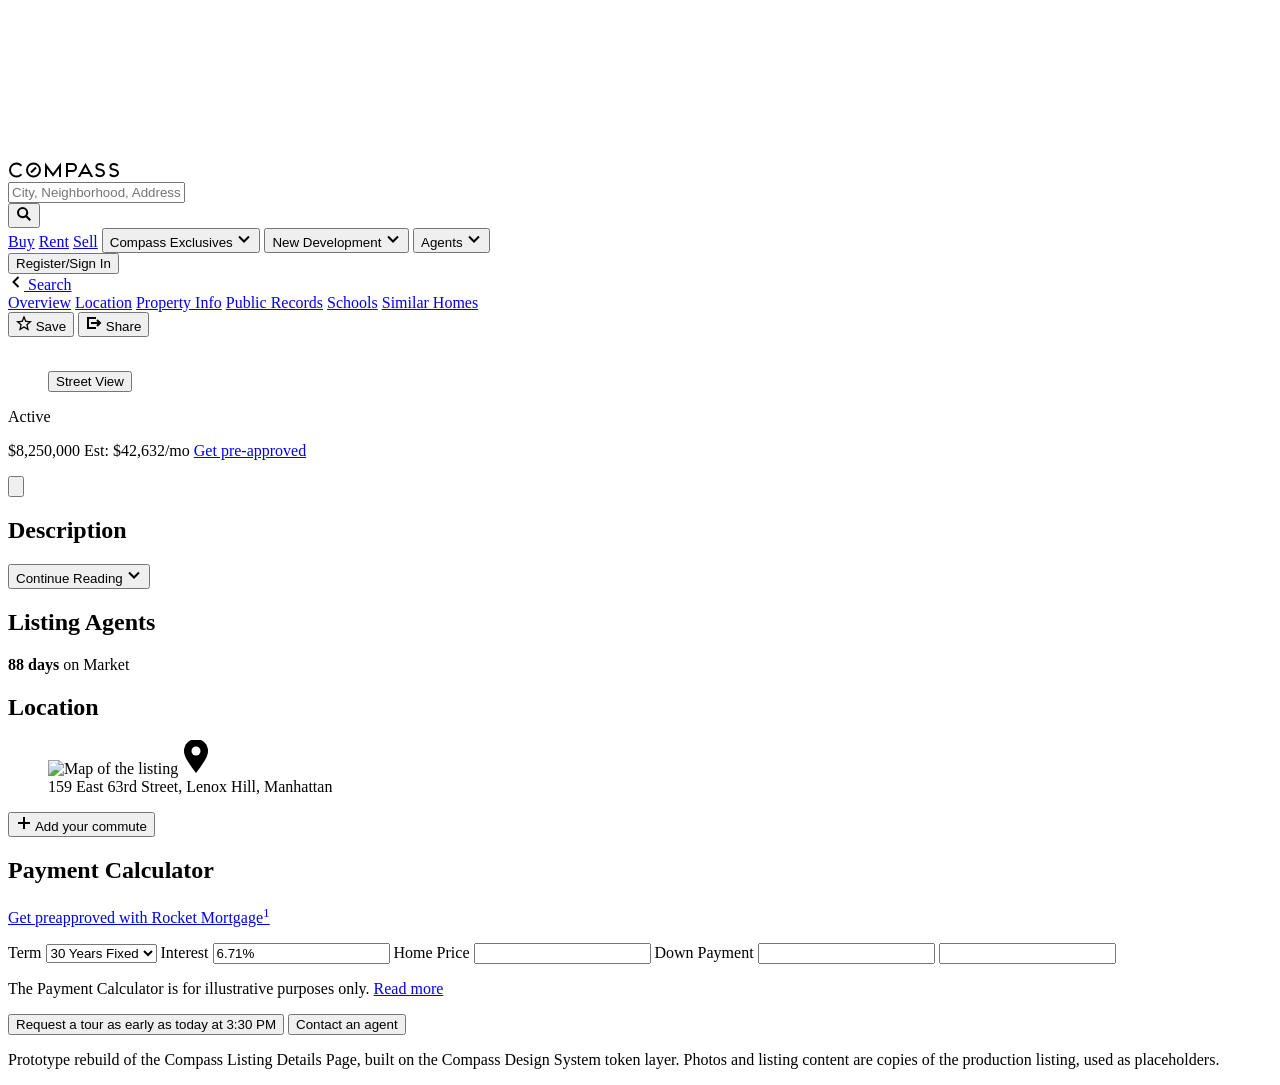
==== portrait.html @ 3cbc7344 "Add files via upload" ====
<!DOCTYPE html>
<html lang="en">
  <head>
    <meta charset="utf-8" />
    <meta name="viewport" content="width=device-width, initial-scale=1" />
    <title>807 Lake St S, Unit 301 — Compass LDP rebuild (portrait photo)</title>

    <link rel="stylesheet" href="css/tokens.css" />
    <link rel="stylesheet" href="css/base.css" />
    <link rel="stylesheet" href="css/hero-photo.css" />
    <link rel="stylesheet" href="css/page.css" />
  </head>

  <body>
    <!-- ==========================================================
         Icon sprite — the Compass logotype plus the subset of
         cx-icons (ucfe-assets/cx-icons/7/cx-icons.cdn.svg) this page
         uses. Inlined rather than referenced as an external file
         because Chrome does not resolve <use href="file.svg#id">.
         ========================================================== -->
    <svg class="cx-sprite" aria-hidden="true" focusable="false">
      <symbol id="cx-logo-compass" viewBox="0 0 112 16">
        <path
          d="M53,.457,45,11.314,37,.457V15h2V6.543l6,8.143,6-8.143V15h2ZM60,15H58V1h6.5a4.5,4.5,0,0,1,0,9H60Zm0-7h4.5a2.5,2.5,0,0,0,0-5H60Zm22.863,7h2.275L77.5.9,69.863,15h2.275l1.625-3h7.475Zm-8.018-5L77.5,5.1,80.155,10ZM97,11.085c0,2.371-2.175,4.16-5.06,4.16a6.494,6.494,0,0,1-4.878-2.355l1.41-1.375A4.494,4.494,0,0,0,91.94,13.29c1.8,0,3.06-.906,3.06-2.2,0-1.11-.756-1.856-2.31-2.283L91,8.42c-3.6-.884-3.6-3.043-3.6-3.753,0-2.232,1.8-3.732,4.485-3.732a6.1,6.1,0,0,1,4.581,2.05l-1.41,1.378a4.629,4.629,0,0,0-3.171-1.472c-1.579,0-2.485.647-2.485,1.777,0,.337.128,1.462,1.773,1.816l1.533.345C95.516,7.487,97,8.96,97,11.085Zm14,0c0,2.371-2.175,4.16-5.06,4.16a6.494,6.494,0,0,1-4.878-2.355l1.41-1.375a4.494,4.494,0,0,0,3.468,1.775c1.8,0,3.06-.906,3.06-2.2,0-1.11-.756-1.856-2.31-2.283L105,8.42c-3.6-.884-3.6-3.043-3.6-3.753,0-2.232,1.8-3.732,4.485-3.732a6.1,6.1,0,0,1,4.581,2.05l-1.41,1.378a4.629,4.629,0,0,0-3.171-1.472c-1.579,0-2.485.647-2.485,1.777,0,.337.128,1.462,1.773,1.816l1.533.345C109.516,7.487,111,8.96,111,11.085Zm-98.611.8h0a5.5,5.5,0,1,1,0-7.778h0l.354.354L14.157,3.05,13.8,2.7h0a7.5,7.5,0,1,0,0,10.607l0,0h0l.354-.353-1.414-1.415ZM25.5.5A7.5,7.5,0,1,0,33,8,7.5,7.5,0,0,0,25.5.5Zm0,13A5.5,5.5,0,1,1,31,8,5.5,5.5,0,0,1,25.5,13.5Zm3.207-7.293L27.293,4.793l-5,5,1.414,1.414Z"
        />
      </symbol>

      <symbol id="cx-icon-magnifyingGlass" viewBox="0 0 16 16">
        <path
          d="M6.618 1A5.624 5.624 0 0 0 1 6.618a5.624 5.624 0 0 0 5.618 5.617c1.18 0 2.275-.368 3.18-.993L13.556 15 15 13.556l-3.758-3.758c.625-.905.993-2 .993-3.18A5.624 5.624 0 0 0 6.618 1Zm0 2.043a3.579 3.579 0 0 1 3.574 3.575 3.579 3.579 0 0 1-3.574 3.574 3.579 3.579 0 0 1-3.575-3.574 3.579 3.579 0 0 1 3.575-3.575Z"
        />
      </symbol>
      <symbol id="cx-icon-chevronDown" viewBox="0 0 16 16">
        <path d="M8 11.914 2.293 6.207l1.414-1.414L8 9.086l4.293-4.293 1.414 1.414L8 11.914z" />
      </symbol>
      <symbol id="cx-icon-chevronLeft" viewBox="0 0 16 16">
        <path d="M9.793 13.707 4.086 8l5.707-5.707 1.414 1.414L6.914 8l4.293 4.293-1.414 1.414z" />
      </symbol>
      <symbol id="cx-icon-starOutlined" viewBox="0 0 16 16">
        <path
          d="m16 6.176-5.752-.5L8 .332l-2.248 5.35L0 6.177l4.368 3.817-1.312 5.673L8 12.656l4.944 3.01-1.304-5.673L16 6.176Zm-8 4.971-3.008 1.832.8-3.454L3.136 7.2l3.504-.307L8 3.642l1.368 3.26 3.504.307-2.656 2.324.8 3.454L8 11.147Z"
        />
      </symbol>
      <symbol id="cx-icon-arrowRightInRectangle" viewBox="0 0 16 16">
        <path
          d="M10 14H1V2h9v2H3v8h7Zm1.707-9.707-1.414 1.414L11.586 7H5v2h6.586l-1.293 1.293 1.414 1.414L15.414 8Z"
        />
      </symbol>
      <symbol id="cx-icon-squaresInThreeRows" viewBox="0 0 16 16">
        <path
          d="M10 9H7V6h3ZM5 6H2v3h3Zm0-5H2v3h3Zm5 0H7v3h3Zm5 0h-3v3h3Zm0 5h-3v3h3Zm-5 5H7v3h3Zm-5 0H2v3h3Zm10 0h-3v3h3Z"
        />
      </symbol>
      <symbol id="cx-icon-plus" viewBox="0 0 16 16">
        <path d="M14 7H9V2H7v5H2v2h5v5h2V9h5V7z" />
      </symbol>

      <!-- Flickity's own chevron, as used by the production gallery -->
      <symbol id="gallery-arrow" viewBox="0 0 100 100">
        <path d="M 19.14,50 L 69.14,100 L 80.86,88.25 L 42.72,50 L 80.86,11.75 L 69.14,0 Z" />
      </symbol>
    </svg>

    <!-- ================= Top bar (.uc-corpNav, 48px) ================= -->
    <nav class="ldp-topbar" aria-label="Compass">
      <div class="ldp-topbar__header">
        <a class="ldp-logo" href="#" aria-label="Compass">
          <svg class="ldp-logo__mark" width="112" height="16" role="img">
            <title>Compass</title>
            <use href="#cx-logo-compass"></use>
          </svg>
        </a>

        <form class="ldp-search" role="search" onsubmit="return false">
          <div class="ldp-search__field">
            <input
              class="ldp-search__input"
              type="text"
              placeholder="City, Neighborhood, Address, School, ZIP, Agent, ID"
              aria-label="Search listings"
            />
          </div>
          <button class="ldp-search__btn" type="submit" aria-label="Search">
            <svg class="cx-icon" width="16" height="16">
              <use href="#cx-icon-magnifyingGlass"></use>
            </svg>
          </button>
        </form>
      </div>

      <div class="ldp-topbar__menu">
        <a class="ldp-topbar__item" href="#">Buy</a>
        <a class="ldp-topbar__item" href="#">Rent</a>
        <a class="ldp-topbar__item" href="#">Sell</a>
        <button class="ldp-topbar__item" type="button">
          Compass Exclusives
          <svg class="cx-icon ldp-topbar__caret" width="16" height="16">
            <use href="#cx-icon-chevronDown"></use>
          </svg>
        </button>
        <button class="ldp-topbar__item" type="button">
          New Development
          <svg class="cx-icon ldp-topbar__caret" width="16" height="16">
            <use href="#cx-icon-chevronDown"></use>
          </svg>
        </button>
        <button class="ldp-topbar__item" type="button">
          Agents
          <svg class="cx-icon ldp-topbar__caret" width="16" height="16">
            <use href="#cx-icon-chevronDown"></use>
          </svg>
        </button>
      </div>

      <div class="ldp-topbar__user">
        <button class="ldp-topbar__item" type="button">Register/Sign In</button>
      </div>
    </nav>

    <!-- ================= Section nav (sticky, 58px) ================= -->
    <div class="ldp-subnav">
      <a class="ldp-subnav__back" href="#">
        <svg class="cx-icon" width="16" height="16">
          <use href="#cx-icon-chevronLeft"></use>
        </svg>
        Search
      </a>

      <div class="ldp-subnav__wrapper">
        <nav class="ldp-subnav__tabs" aria-label="Page sections">
          <a class="is-active" href="#overview">Overview</a>
          <a href="#location">Location</a>
          <a href="#property-info">Property Info</a>
          <a href="#public-records">Public Records</a>
          <a href="#schools">Schools</a>
          <a href="#similar-homes">Similar Homes</a>
        </nav>
      </div>

      <div class="ldp-subnav__actions">
        <button class="cx-btn cx-btn--enclosed cx-btn--pill" type="button">
          <svg class="cx-icon" width="16" height="16">
            <use href="#cx-icon-starOutlined"></use>
          </svg>
          Save
        </button>
        <button class="cx-btn cx-btn--enclosed cx-btn--pill" type="button">
          <svg class="cx-icon" width="16" height="16">
            <use href="#cx-icon-arrowRightInRectangle"></use>
          </svg>
          Share
        </button>
      </div>
    </div>

    <!-- ================= Hero photo (portrait) =================
         Same component as single-image.html; the photo is 2:3 instead of
         landscape, so it runs narrower inside the same full-width frame. -->
    <section class="ldp-hero-photo ldp-hero-photo--portrait" aria-label="Property photo">
      <figure class="ldp-hero-photo__frame">
        <div class="ldp-hero-photo__media">
          <img class="ldp-hero-photo__img" id="hero-photo" src="" alt="" />

          <!-- Badges ride with the photo -->
          <div
            class="ldp-hero-photo__badges"
            id="hero-badges"
            data-badge-class="ldp-hero-photo__badge"
          ></div>
        </div>

        <!-- …the button stays anchored to the frame's bottom-left -->
        <div class="ldp-hero-photo__actions">
          <button class="cx-btn cx-btn--enclosed cx-btn--md" type="button">
            Street View
          </button>
        </div>
      </figure>

      <p class="ldp-hero-photo__caption" id="hero-caption"></p>
    </section>

    <!-- ================= Body ================= -->
    <main class="ldp-container ldp-layout" id="overview">
      <!-- ---------- Left column ---------- -->
      <div class="ldp-main">
        <!-- Summary — content column plus the 120px map thumbnail that sits
             at its right edge (production puts the map here, not in the
             sidebar) -->
        <section class="ldp-summary">
          <div class="ldp-summary__main">
            <p class="ldp-status">
              <span class="ldp-status__dot"></span>
              <span id="summary-status">Active</span>
            </p>

            <div class="ldp-price-row">
              <span class="ldp-price" id="summary-price">$8,250,000</span>
              <span class="ldp-price-est">
                Est: <span id="summary-est">$42,632/mo</span>
                <a class="cx-link" href="#">Get pre-approved</a>
              </span>
            </div>

            <p class="ldp-specs cx-body1-medium" id="summary-specs"></p>

            <p class="ldp-address cx-body1" id="summary-address"></p>

            <p class="ldp-building cx-body1" id="summary-building"></p>
          </div>

          <button class="ldp-summary__map" type="button" aria-label="View on map">
            <img id="map-thumb" src="assets/img/map-thumb.svg" alt="" />
          </button>
        </section>

        <!-- Key facts -->
        <ul class="ldp-facts" id="facts-grid"></ul>

        <!-- Description -->
        <section class="ldp-section">
          <h2 class="ldp-section__title cx-h4">Description</h2>
          <div class="ldp-description" id="description-body"></div>
          <button class="ldp-readmore cx-body2-medium" type="button">
            Continue Reading
            <svg class="cx-icon" width="16" height="16">
              <use href="#cx-icon-chevronDown"></use>
            </svg>
          </button>

          <!-- Attribution line, for listings that have no agent cards -->
          <p class="ldp-listed-by cx-body2" id="listed-by"></p>
        </section>

        <!-- Listing agents — removed by page.js when the fixture has none -->
        <section class="ldp-section">
          <h2 class="ldp-section__title cx-h4">Listing Agents</h2>
          <ul class="ldp-agents" id="agents-list"></ul>
        </section>

        <div class="ldp-meta">
          <p class="cx-body2" id="meta-days-row">
            <strong id="meta-days">88 days</strong> on Market
          </p>
          <p class="cx-caption1 cx-text-subtle" id="meta-source"></p>
        </div>

        <!-- Location -->
        <section class="ldp-section" id="location">
          <h2 class="ldp-section__title cx-h4">Location</h2>
          <nav class="ldp-breadcrumbs cx-caption1" id="breadcrumbs"></nav>

          <figure class="ldp-map">
            <img id="map-wide" src="assets/img/map-wide.svg" alt="Map of the listing" />
            <span class="ldp-map__marker" aria-hidden="true">
              <svg width="28" height="34" viewBox="0 0 28 34">
                <path
                  d="M14 33c9-12 12-17 12-22A12 12 0 1 0 2 11c0 5 3 10 12 22z"
                  fill="var(--cx-color-black)"
                />
                <circle cx="14" cy="11" r="4.5" fill="#fff" />
              </svg>
            </span>
            <figcaption class="ldp-map__caption cx-caption1">
              159 East 63rd Street, Lenox Hill, Manhattan
            </figcaption>
          </figure>

          <button class="ldp-commute cx-body2-medium" type="button">
            <svg class="cx-icon" width="16" height="16">
              <use href="#cx-icon-plus"></use>
            </svg>
            Add your commute
          </button>
        </section>

        <!-- Payment calculator -->
        <section class="ldp-section">
          <h2 class="ldp-section__title cx-h4">Payment Calculator</h2>
          <a class="cx-link cx-body2 ldp-preapproved" href="#"
            >Get preapproved with Rocket Mortgage<sup>1</sup></a
          >

          <div class="ldp-calc">
            <div class="ldp-calc__summary">
              <p class="ldp-calc__amount cx-header3" id="calc-monthly"></p>
              <p class="cx-body2 cx-text-subtle" id="calc-terms"></p>
              <div class="ldp-calc__bar"><span></span></div>
            </div>
            <ul class="ldp-calc__breakdown" id="calc-breakdown"></ul>
          </div>

          <div class="ldp-calc__fields">
            <label class="ldp-field">
              <span class="ldp-field__label cx-body2">Term</span>
              <select class="ldp-field__control">
                <option>30 Years Fixed</option>
                <option>20 Years Fixed</option>
                <option>15 Years Fixed</option>
                <option>10 Years Fixed</option>
              </select>
            </label>
            <label class="ldp-field">
              <span class="ldp-field__label cx-body2">Interest</span>
              <input class="ldp-field__control" value="6.71%" />
            </label>
            <label class="ldp-field">
              <span class="ldp-field__label cx-body2">Home Price</span>
              <input class="ldp-field__control" id="calc-price" />
            </label>
            <label class="ldp-field">
              <span class="ldp-field__label cx-body2">Down Payment</span>
              <span class="ldp-field__pair">
                <input class="ldp-field__control" id="calc-down" />
                <input class="ldp-field__control ldp-field__control--pct" id="calc-down-pct" />
              </span>
            </label>
          </div>

          <p class="cx-caption1 cx-text-subtle ldp-disclaimer">
            The Payment Calculator is for illustrative purposes only.
            <a class="cx-link" href="#">Read more</a>
          </p>
        </section>
      </div>

      <!-- ---------- Right column ---------- -->
      <aside class="ldp-sidebar">
        <div class="ldp-sidebar__sticky">
          <div class="ldp-contact" id="sidebar-agent"></div>

          <div class="ldp-sidebar__ctas">
            <button class="cx-btn cx-btn--solid ldp-cta" type="button">
              <span class="ldp-cta__stack">
                <span class="ldp-cta__label" id="tour-label">Request a tour</span>
                <span class="ldp-cta__sub" id="tour-sub">as early as today at 3:30 PM</span>
              </span>
            </button>

            <button
              class="cx-btn cx-btn--enclosed ldp-cta ldp-cta--secondary"
              type="button"
            >
              Contact an agent
            </button>
          </div>
        </div>
      </aside>
    </main>

    <footer class="ldp-footer">
      <div class="ldp-container">
        <p class="cx-caption1 cx-text-subtle">
          Prototype rebuild of the Compass Listing Details Page, built on the
          Compass Design System token layer. Photos and listing content are
          copies of the production listing, used as placeholders.
        </p>
      </div>
    </footer>

    <script src="data/listing-single.js"></script>
    <script src="data/listing-portrait.js"></script>
    <script src="js/page.js"></script>
  </body>
</html>
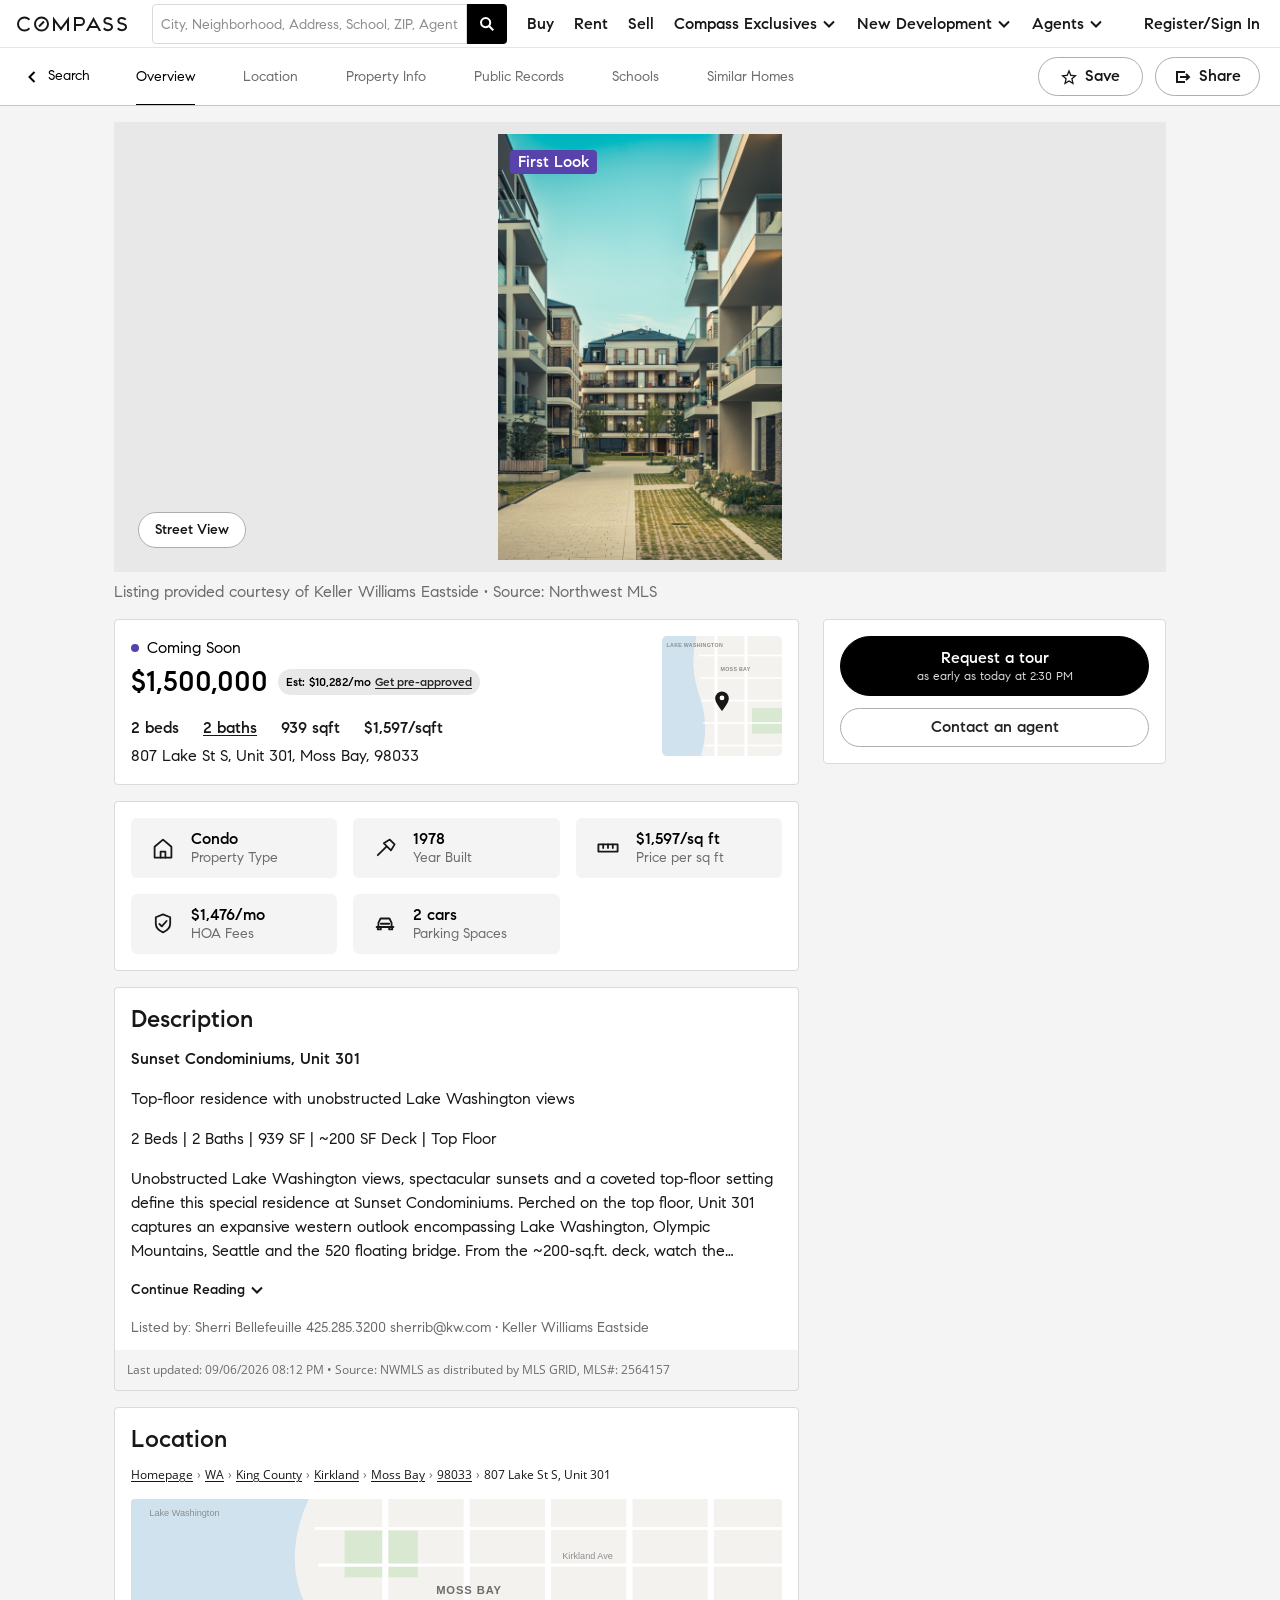
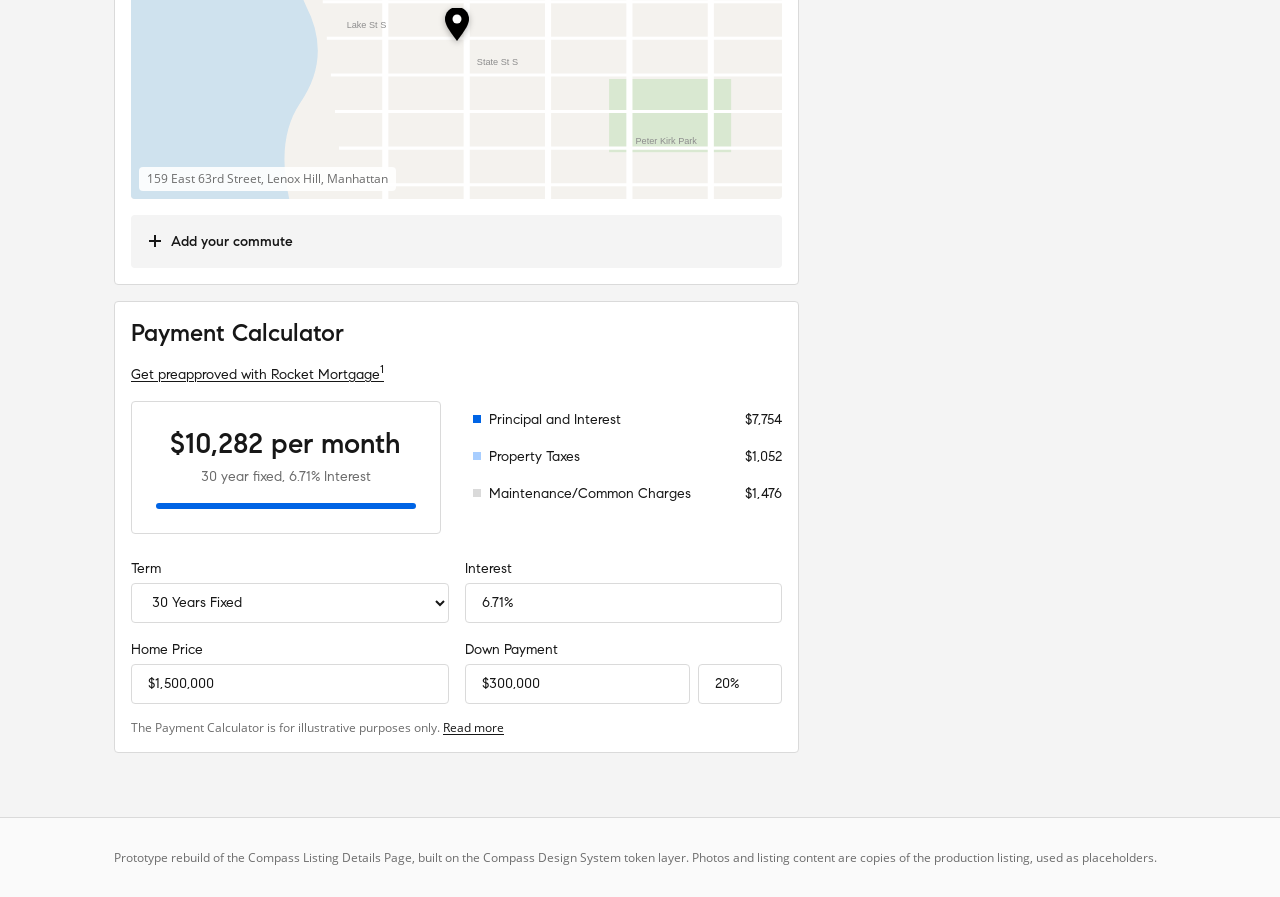
==== commit 32abcf91: "Add files via upload" ====
--- a/portrait.html
+++ b/portrait.html
@@ -187,7 +187,7 @@
         <!-- Summary — content column plus the 120px map thumbnail that sits
              at its right edge (production puts the map here, not in the
              sidebar) -->
-        <section class="ldp-summary">
+        <section class="ldp-summary ldp-card">
           <div class="ldp-summary__main">
             <p class="ldp-status">
               <span class="ldp-status__dot"></span>
@@ -215,10 +215,12 @@
         </section>
 
         <!-- Key facts -->
-        <ul class="ldp-facts" id="facts-grid"></ul>
+        <section class="ldp-card">
+          <ul class="ldp-facts" id="facts-grid"></ul>
+        </section>
 
         <!-- Description -->
-        <section class="ldp-section">
+        <section class="ldp-section ldp-card">
           <h2 class="ldp-section__title cx-h4">Description</h2>
           <div class="ldp-description" id="description-body"></div>
           <button class="ldp-readmore cx-body2-medium" type="button">
@@ -233,12 +235,12 @@
         </section>
 
         <!-- Listing agents — removed by page.js when the fixture has none -->
-        <section class="ldp-section">
+        <section class="ldp-section ldp-card">
           <h2 class="ldp-section__title cx-h4">Listing Agents</h2>
           <ul class="ldp-agents" id="agents-list"></ul>
         </section>
 
-        <div class="ldp-meta">
+        <div class="ldp-meta ldp-card__footer">
           <p class="cx-body2" id="meta-days-row">
             <strong id="meta-days">88 days</strong> on Market
           </p>
@@ -246,7 +248,7 @@
         </div>
 
         <!-- Location -->
-        <section class="ldp-section" id="location">
+        <section class="ldp-section ldp-card" id="location">
           <h2 class="ldp-section__title cx-h4">Location</h2>
           <nav class="ldp-breadcrumbs cx-caption1" id="breadcrumbs"></nav>
 
@@ -275,7 +277,7 @@
         </section>
 
         <!-- Payment calculator -->
-        <section class="ldp-section">
+        <section class="ldp-section ldp-card">
           <h2 class="ldp-section__title cx-h4">Payment Calculator</h2>
           <a class="cx-link cx-body2 ldp-preapproved" href="#"
             >Get preapproved with Rocket Mortgage<sup>1</sup></a
@@ -326,7 +328,7 @@
 
       <!-- ---------- Right column ---------- -->
       <aside class="ldp-sidebar">
-        <div class="ldp-sidebar__sticky">
+        <div class="ldp-sidebar__sticky ldp-card">
           <div class="ldp-contact" id="sidebar-agent"></div>
 
           <div class="ldp-sidebar__ctas">
--- a/css/tokens.css
+++ b/css/tokens.css
@@ -0,0 +1,329 @@
+/* ==========================================================================
+   Compass Design System — token layer
+   --------------------------------------------------------------------------
+   Mirrors @uc/cx-design-tokens (the `--cx-*` custom properties shipped via
+   https://www.compass.com/ucfe-assets/cx/4/cx.min.css) so this prototype runs
+   offline with the real values.
+
+   Sources:
+     • compass-ds-extraction.md      → Section 1 (code tokens, Storybook + cx-design-tokens)
+     • compass-ds-figma-extraction.md → Sections 1–2 (Figma primitives + semantic tokens)
+
+   Layering, same as the DS itself:
+     1. Primitives  — raw ramp values (--cx-color-grey40)
+     2. Semantics   — role-based aliases (--cx-color-border)
+     3. Typography  — the Figma `Typographic Tokens` scale, desktop + mobile modes
+   ========================================================================== */
+
+:root {
+  /* ---------------------------------------------------------------------
+     1. PRIMITIVES — Full color palette
+     --------------------------------------------------------------------- */
+
+  /* Neutrals */
+  --cx-color-white: #ffffff;
+  --cx-color-grey10: #fafafa;
+  --cx-color-grey20: #f4f4f4;
+  --cx-color-grey30: #e8e8e8;
+  --cx-color-grey40: #dadada;
+  --cx-color-grey50: #c9c9c9;
+  --cx-color-grey60: #adadad;
+  --cx-color-grey70: #8d8d8d;
+  --cx-color-grey80: #6c6c6c;
+  --cx-color-grey90: #4e4e4e;
+  --cx-color-grey100: #333333;
+  --cx-color-grey110: #242424;
+  --cx-color-grey120: #171717;
+  --cx-color-black: #000000;
+
+  /* Primary (Blue) */
+  --cx-color-blue10: #fafcff;
+  --cx-color-blue20: #f0f6ff;
+  --cx-color-blue30: #e5f1ff;
+  --cx-color-blue40: #d1e5ff;
+  --cx-color-blue50: #a8ceff;
+  --cx-color-blue60: #70aeff;
+  --cx-color-blue70: #2986ff;
+  --cx-color-blue80: #0064e5;
+  --cx-color-blue90: #0049a8;
+  --cx-color-blue100: #003375;
+  --cx-color-blue110: #00214c;
+  --cx-color-blue120: #001838;
+
+  /* Functional — Red */
+  --cx-color-red20: #faeff0;
+  --cx-color-red30: #f8e3e4;
+  --cx-color-red40: #f2cccf;
+  --cx-color-red50: #e7a2a8;
+  --cx-color-red60: #d96d76;
+  --cx-color-red70: #c72f2f;
+  --cx-color-red80: #ae0917;
+  --cx-color-red90: #800707;
+  --cx-color-red100: #590505;
+
+  /* Functional — Yellow */
+  --cx-color-yellow20: #fffdf8;
+  --cx-color-yellow30: #fffaed;
+  --cx-color-yellow40: #fff7df;
+  --cx-color-yellow50: #ffefc0;
+  --cx-color-yellow60: #ffe493;
+  --cx-color-yellow70: #facf4e;
+  --cx-color-yellow80: #ffbf00;
+  --cx-color-yellow90: #c29100;
+  --cx-color-yellow100: #8f6b00;
+
+  /* Functional — Green */
+  --cx-color-green30: #ecf9f2;
+  --cx-color-green40: #ddf3e7;
+  --cx-color-green50: #bee9d2;
+  --cx-color-green60: #94dbb5;
+  --cx-color-green70: #5eca90;
+  --cx-color-green80: #3aac6f;
+  --cx-color-green90: #2a7e51;
+  --cx-color-green100: #1e5839;
+
+  /* Functional — Orange */
+  --cx-color-orange20: #fef9f6;
+  --cx-color-orange30: #fdf1e7;
+  --cx-color-orange40: #fbe6d6;
+  --cx-color-orange50: #f7cfb0;
+  --cx-color-orange60: #f2b07d;
+  --cx-color-orange70: #ed883b;
+  --cx-color-orange80: #d16614;
+  --cx-color-orange90: #9a4b0f;
+  --cx-color-orange100: #6b340a;
+
+  /* Functional — Purple */
+  --cx-color-purple30: #e9e6f5;
+  --cx-color-purple40: #dbd5f0;
+  --cx-color-purple50: #bbb1e0;
+  --cx-color-purple60: #9688ce;
+  --cx-color-purple70: #5743ab;
+  --cx-color-purple80: #402a96;
+  --cx-color-purple90: #2f206b;
+  --cx-color-purple100: #180c4a;
+
+  /* Functional — Teal */
+  --cx-color-teal30: #ddf7f9;
+  --cx-color-teal40: #c5f4f7;
+  --cx-color-teal50: #aaeff3;
+  --cx-color-teal60: #7ce2e9;
+  --cx-color-teal70: #3fd4de;
+  --cx-color-teal80: #18bec9;
+  --cx-color-teal90: #14a4ad;
+  --cx-color-teal100: #037a82;
+
+  /* Functional — Violet */
+  --cx-color-violet30: #f2cffc;
+  --cx-color-violet40: #e8b6f7;
+  --cx-color-violet50: #d591e8;
+  --cx-color-violet60: #c666e1;
+  --cx-color-violet70: #b243d0;
+  --cx-color-violet80: #a120c5;
+  --cx-color-violet90: #7d199a;
+  --cx-color-violet100: #64057f;
+
+  /* ---------------------------------------------------------------------
+     2. SEMANTIC COLORS
+     --------------------------------------------------------------------- */
+
+  /* Text */
+  --cx-color-text: #171717;
+  --cx-color-textSubtle: #6c6c6c;
+  --cx-color-textDisabled: #8d8d8d;
+  --cx-color-selectedText: #171717;
+
+  /* Links */
+  --cx-color-link: #0064e5;
+  --cx-color-linkHover: #0064e5;
+  --cx-color-linkActive: #0064e5;
+  --cx-color-linkDisabled: #70aeff;
+  --cx-color-secondaryLink: #171717;
+  --cx-color-secondaryLinkHover: #4e4e4e;
+  --cx-color-secondaryLinkActive: #4e4e4e;
+  --cx-color-secondaryLinkDisabled: #adadad;
+  --cx-color-tertiaryLink: #6c6c6c;
+  --cx-color-tertiaryLinkHover: #4e4e4e;
+  --cx-color-tertiaryLinkActive: #4e4e4e;
+
+  /* Interactive */
+  --cx-color-interactive: #0064e5;
+  --cx-color-interactiveHover: #0049a8;
+  --cx-color-interactiveActive: #003375;
+  --cx-color-interactiveDisabled: #dadada;
+  --cx-color-interactiveFocused: #0064e5;
+  --cx-color-tertiaryInteractive: #ffffff;
+  --cx-color-secondaryInteractiveHover: #f4f4f4;
+  --cx-color-secondaryInteractiveActive: #dadada;
+
+  /* Selection */
+  --cx-color-selectable: #f4f4f4;
+  --cx-color-selectableHover: #dadada;
+  --cx-color-selectableActive: #c9c9c9;
+  --cx-color-selectableDisabled: #fafafa;
+  --cx-color-selectedBackground: #f0f6ff;
+  --cx-color-selectedBackgroundHover: #d1e5ff;
+  --cx-color-selectedBackgroundActive: #a8ceff;
+
+  /* Surfaces */
+  --cx-color-background: #ffffff;
+  --cx-color-backgroundAccent: #f4f4f4;
+  --cx-color-backgroundDark: #000000;
+
+  /* Borders */
+  --cx-color-border: #dadada;
+  --cx-color-borderDisabled: #e8e8e8;
+  --cx-color-borderInteractive: #dadada;
+  --cx-color-borderActive: #dadada;
+  --cx-color-borderFocused: #2986ff;
+
+  /* Shadows / scrims */
+  --cx-color-dropShadow: rgba(0, 0, 0, 0.1);
+  --cx-color-innerShadow: rgba(0, 0, 0, 0.2);
+  --cx-color-lightBackdrop: rgba(255, 255, 255, 0.75);
+  --cx-color-darkBackdrop: rgba(0, 0, 0, 0.25);
+
+  /* Status */
+  --cx-color-critical: #ae0917;
+  --cx-color-criticalHover: #800707;
+  --cx-color-criticalActive: #590505;
+  --cx-color-criticalDisabled: #f2cccf;
+  --cx-color-faintCritical: #f8e3e4;
+  --cx-color-highlight: #ffbf00;
+  --cx-color-faintHighlight: #fff7df;
+  --cx-color-success: #3aac6f;
+  --cx-color-successBackground: #5eca90;
+  --cx-color-faintSuccess: #ddf3e7;
+
+  /* Listing status */
+  --cx-color-listingActive: #2a7e51;
+  --cx-color-listingComingSoon: #5743ab;
+  --cx-color-listingExclusive: #171717;
+  --cx-color-listingOffMarket: #6c6c6c;
+  --cx-color-listingOffMarketFaint: #adadad;
+  --cx-color-listingOffMarketSecondary: #dadada;
+  --cx-color-listingOpenHouse: #0049a8;
+  --cx-color-listingPending: #d16614;
+  --cx-color-listingPriceChange: #ffefc0;
+  --cx-color-listingSold: #c72f2f;
+  --cx-color-listingSoldFaint: #f2cccf;
+  --cx-color-listingVirtualTour: #7ce2e9;
+
+  /* On-dark */
+  --cx-color-onDarkText: #ffffff;
+  --cx-color-onDarkTextSubtle: #c9c9c9;
+  --cx-color-onDarkTextDisabled: #adadad;
+
+  /* ---------------------------------------------------------------------
+     3. TYPOGRAPHY
+     --------------------------------------------------------------------- */
+
+  --cx-font-familySans: "Compass Sans", Helvetica, Arial, sans-serif;
+  --cx-font-familySerif: "Compass Serif", Times, "Times New Roman", serif;
+  --cx-font-familyLegible: "Open Sans", Helvetica, Arial, sans-serif;
+  --cx-font-familyMono: Consolas, "Fira Code", Menlo, monospace;
+
+  --cx-font-weightRegular: 400;
+  --cx-font-weightMedium: 500;
+  --cx-font-weightSemiBold: 600;
+  --cx-font-weightBold: 700;
+
+  --cx-font-lineHeightBody: 1.5;
+  --cx-font-lineHeightCompact: 1.3;
+
+  /* Desktop Compass mode (Figma `Typographic Tokens`) */
+  --cx-font-sizeTitle1: 50px;
+  --cx-font-sizeTitle2: 42px;
+  --cx-font-sizeHeader1: 36px;
+  --cx-font-sizeHeader2: 32px;
+  --cx-font-sizeHeader3: 28px;
+  --cx-font-sizeHeader4: 24px;
+  --cx-font-sizeSubheader1: 20px;
+  --cx-font-sizeSubheader2: 18px;
+  --cx-font-sizeBody1: 16px;
+  --cx-font-sizeBody2: 14px;
+  --cx-font-sizeCallout: 14px;
+  --cx-font-sizeCaption1: 12px;
+  --cx-font-sizeCaption2: 10px;
+
+  /* ---------------------------------------------------------------------
+     4. SPACING & SHAPE
+     --------------------------------------------------------------------- */
+
+  --cx-spacing-half: 4px;
+  --cx-spacing-1x: 8px;
+  --cx-spacing-2x: 16px;
+  --cx-spacing-3x: 24px;
+  --cx-spacing-4x: 32px;
+  --cx-spacing-8x: 64px;
+
+  --cx-spacing-gutterMobile: 16px;
+  --cx-spacing-gutter: 24px;
+  --cx-spacing-borderWidth: 1px;
+  --cx-spacing-borderRadius: 2px;
+  --cx-spacing-buttonBorderRadius: 2px;
+  --cx-spacing-elevatedBorderRadius: 0;
+  --cx-spacing-linkAffordance: 0;
+
+  /* ---------------------------------------------------------------------
+     5. ELEVATION
+     --------------------------------------------------------------------- */
+
+  --cx-elevation-0dp: none;
+  --cx-elevation-1dp:
+    0 3px 4px -1px rgba(0, 0, 0, 0.1), 0 2px 1px 0 rgba(0, 0, 0, 0.14),
+    0 -1px 1px 0 rgba(0, 0, 0, 0.06);
+  --cx-elevation-2dp:
+    0 2px 2px 0 rgba(0, 0, 0, 0.14), 0 3px 1px 0 rgba(0, 0, 0, 0.12),
+    0 1px 5px 0 rgba(0, 0, 0, 0.2);
+  --cx-elevation-4dp:
+    0 2px 4px -1px rgba(0, 0, 0, 0.2), 0 4px 5px 0 rgba(0, 0, 0, 0.14),
+    0 1px 10px 0 rgba(0, 0, 0, 0.12);
+  --cx-elevation-4dp-up:
+    0 -2px 4px -1px rgba(0, 0, 0, 0.2), 0 -4px 5px 0 rgba(0, 0, 0, 0.14),
+    0 -1px 10px 0 rgba(0, 0, 0, 0.12);
+  --cx-elevation-6dp:
+    0 3px 5px -1px rgba(0, 0, 0, 0.2), 0 6px 10px 0 rgba(0, 0, 0, 0.14),
+    0 1px 18px 0 rgba(0, 0, 0, 0.12);
+  --cx-elevation-8dp:
+    0 5px 5px -3px rgba(0, 0, 0, 0.2), 0 8px 10px 1px rgba(0, 0, 0, 0.14),
+    0 3px 14px 2px rgba(0, 0, 0, 0.12);
+  --cx-elevation-16dp:
+    0 8px 10px -5px rgba(0, 0, 0, 0.2), 0 16px 24px 2px rgba(0, 0, 0, 0.14),
+    0 6px 30px 5px rgba(0, 0, 0, 0.12);
+  --cx-elevation-24dp:
+    0 11px 15px -7px rgba(0, 0, 0, 0.2), 0 24px 38px 3px rgba(0, 0, 0, 0.14),
+    0 9px 46px 8px rgba(0, 0, 0, 0.12);
+
+  /* ---------------------------------------------------------------------
+     6. CONSUMER-SURFACE OVERRIDES
+     --------------------------------------------------------------------------
+     The Figma `Themes` collection has two modes — Light Agent and Light
+     Consumer — that diverge on interactive colors and button radius
+     (compass-ds-figma-extraction.md §2b). compass.com/homedetails is a
+     consumer surface, so this page runs the Consumer mode: interactive black
+     rather than blue, pill buttons rather than 2px radius.
+     --------------------------------------------------------------------- */
+
+  --cx-consumer-interactive: var(--cx-color-black);
+  --cx-consumer-interactiveHover: var(--cx-color-grey110);
+  --cx-consumer-interactiveActive: var(--cx-color-grey100);
+  --cx-consumer-borderInteractive: var(--cx-color-grey60);
+  --cx-consumer-buttonBorderRadius: 30px;
+  --cx-consumer-groupBorderRadius: 4px;
+}
+
+/* Mobile Compass typography mode — Figma `Typographic Tokens`, Mobile mode */
+@media (max-width: 767px) {
+  :root {
+    --cx-font-sizeTitle1: 42px;
+    --cx-font-sizeTitle2: 36px;
+    --cx-font-sizeHeader1: 32px;
+    --cx-font-sizeHeader2: 28px;
+    --cx-font-sizeHeader3: 24px;
+    --cx-font-sizeHeader4: 20px;
+    --cx-font-sizeSubheader1: 18px;
+    --cx-font-sizeSubheader2: 16px;
+    --cx-font-sizeBody1: 14px;
+  }
+}
--- a/css/base.css
+++ b/css/base.css
@@ -0,0 +1,329 @@
+/* ==========================================================================
+   Base — fonts, reset, typography primitives, shared button recipes
+   ========================================================================== */
+
+/* --- Compass typefaces (self-hosted from ucfe-assets/fonts/3.10.0) -------- */
+
+@font-face {
+  font-family: "Compass Sans";
+  font-style: normal;
+  font-weight: 400;
+  font-display: fallback;
+  src: url("../assets/fonts/CompassSans-Regular.woff2") format("woff2");
+}
+@font-face {
+  font-family: "Compass Sans";
+  font-style: normal;
+  font-weight: 500;
+  font-display: fallback;
+  src: url("../assets/fonts/CompassSans-Medium.woff2") format("woff2");
+}
+@font-face {
+  font-family: "Compass Sans";
+  font-style: normal;
+  font-weight: 700;
+  font-display: fallback;
+  src: url("../assets/fonts/CompassSans-Bold.woff2") format("woff2");
+}
+@font-face {
+  font-family: "Compass Serif";
+  font-style: normal;
+  font-weight: 400;
+  font-display: fallback;
+  src: url("../assets/fonts/CompassSerif-Regular.woff2") format("woff2");
+}
+@font-face {
+  font-family: "Compass Serif";
+  font-style: normal;
+  font-weight: 600;
+  font-display: fallback;
+  src: url("../assets/fonts/CompassSerif-SemiBold.woff2") format("woff2");
+}
+@font-face {
+  font-family: "Open Sans";
+  font-style: normal;
+  font-weight: 400;
+  font-display: fallback;
+  src: url("../assets/fonts/OpenSans-Regular.woff2") format("woff2");
+}
+@font-face {
+  font-family: "Open Sans";
+  font-style: normal;
+  font-weight: 600;
+  font-display: fallback;
+  src: url("../assets/fonts/OpenSans-SemiBold.woff2") format("woff2");
+}
+
+/* --- Reset ---------------------------------------------------------------- */
+
+*,
+*::before,
+*::after {
+  box-sizing: border-box;
+}
+
+html {
+  -webkit-text-size-adjust: 100%;
+}
+
+body {
+  margin: 0;
+  /* Accent surface behind the containerized cards, so the white cards read as
+     raised. The mock uses Neutral 10 (#FAFAFA) for this; see the README note
+     on the collisions that Neutral 20 creates. */
+  background: var(--cx-color-backgroundAccent);
+  color: var(--cx-color-text);
+  font-family: var(--cx-font-familySans);
+  font-size: var(--cx-font-sizeBody1);
+  font-weight: var(--cx-font-weightRegular);
+  line-height: var(--cx-font-lineHeightBody);
+  -webkit-font-smoothing: antialiased;
+}
+
+img {
+  display: block;
+  max-width: 100%;
+}
+
+button {
+  font: inherit;
+  color: inherit;
+  margin: 0;
+}
+
+a {
+  color: inherit;
+}
+
+h1,
+h2,
+h3,
+h4,
+p,
+figure {
+  margin: 0;
+}
+
+ul {
+  margin: 0;
+  padding: 0;
+  list-style: none;
+}
+
+:focus-visible {
+  outline: 2px solid var(--cx-color-borderFocused);
+  outline-offset: 2px;
+}
+
+/* --- Typography scale (Figma `Typographic Tokens`) ------------------------ */
+
+.cx-h2 {
+  font-size: var(--cx-font-sizeHeader2);
+  font-weight: var(--cx-font-weightMedium);
+  line-height: var(--cx-font-lineHeightCompact);
+}
+.cx-h4 {
+  font-size: var(--cx-font-sizeHeader4);
+  font-weight: var(--cx-font-weightMedium);
+  line-height: var(--cx-font-lineHeightCompact);
+}
+.cx-header3 {
+  font-size: var(--cx-font-sizeHeader3);
+  font-weight: var(--cx-font-weightMedium);
+  line-height: var(--cx-font-lineHeightCompact);
+}
+.cx-subheader2-medium {
+  font-size: var(--cx-font-sizeSubheader2);
+  font-weight: var(--cx-font-weightMedium);
+  line-height: var(--cx-font-lineHeightBody);
+}
+.cx-body1 {
+  font-size: var(--cx-font-sizeBody1);
+  line-height: var(--cx-font-lineHeightBody);
+}
+.cx-body1-medium {
+  font-size: var(--cx-font-sizeBody1);
+  font-weight: var(--cx-font-weightMedium);
+  line-height: var(--cx-font-lineHeightBody);
+}
+.cx-body2 {
+  font-size: var(--cx-font-sizeBody2);
+  line-height: var(--cx-font-lineHeightBody);
+}
+.cx-body2-medium {
+  font-size: var(--cx-font-sizeBody2);
+  font-weight: var(--cx-font-weightMedium);
+  line-height: var(--cx-font-lineHeightBody);
+}
+.cx-caption1 {
+  font-family: var(--cx-font-familyLegible);
+  font-size: var(--cx-font-sizeCaption1);
+  line-height: var(--cx-font-lineHeightCompact);
+}
+.cx-caption1-semibold {
+  font-family: var(--cx-font-familyLegible);
+  font-size: var(--cx-font-sizeCaption1);
+  font-weight: var(--cx-font-weightSemiBold);
+  line-height: var(--cx-font-lineHeightCompact);
+}
+
+.cx-text-subtle {
+  color: var(--cx-color-textSubtle);
+}
+
+/* --- Text link (DS `Text link` component) --------------------------------- */
+
+.cx-link {
+  color: var(--cx-color-secondaryLink);
+  text-decoration: underline;
+  text-underline-offset: 2px;
+  text-decoration-thickness: 1px;
+  cursor: pointer;
+}
+.cx-link:hover {
+  color: var(--cx-color-secondaryLinkHover);
+}
+
+/* --- Buttons (DS `Buttons`, Light Consumer mode) -------------------------- */
+
+.cx-btn {
+  display: inline-flex;
+  align-items: center;
+  justify-content: center;
+  gap: var(--cx-spacing-1x);
+  border: var(--cx-spacing-borderWidth) solid transparent;
+  border-radius: var(--cx-consumer-buttonBorderRadius);
+  cursor: pointer;
+  font-family: var(--cx-font-familySans);
+  font-weight: var(--cx-font-weightMedium);
+  text-decoration: none;
+  transition: background-color 120ms ease, border-color 120ms ease,
+    color 120ms ease;
+  white-space: nowrap;
+}
+
+.cx-btn--md {
+  height: 36px;
+  padding: 0 var(--cx-spacing-2x);
+  font-size: var(--cx-font-sizeBody2);
+  line-height: 1.3;
+}
+
+.cx-btn--lg {
+  height: 48px;
+  padding: 0 var(--cx-spacing-3x);
+  font-size: var(--cx-font-sizeBody1);
+  line-height: 1.3;
+}
+
+/* Fully-round enclosed button (Save / Share in the sticky nav) */
+.cx-btn--pill {
+  height: 39px;
+  padding: var(--cx-spacing-1x) var(--cx-spacing-2x);
+  border-radius: 9999px;
+  font-size: var(--cx-font-sizeBody1);
+  line-height: 20.8px;
+}
+
+/* Solid — Light Consumer resolves Interactive/Primary to black */
+.cx-btn--solid {
+  background: var(--cx-consumer-interactive);
+  border-color: var(--cx-consumer-interactive);
+  color: var(--cx-color-onDarkText);
+}
+.cx-btn--solid:hover {
+  background: var(--cx-consumer-interactiveHover);
+  border-color: var(--cx-consumer-interactiveHover);
+}
+.cx-btn--solid:active {
+  background: var(--cx-consumer-interactiveActive);
+  border-color: var(--cx-consumer-interactiveActive);
+}
+
+/* Enclosed */
+.cx-btn--enclosed {
+  background: var(--cx-color-tertiaryInteractive);
+  border-color: var(--cx-consumer-borderInteractive);
+  color: var(--cx-color-text);
+}
+.cx-btn--enclosed:hover {
+  background: var(--cx-color-secondaryInteractiveHover);
+}
+.cx-btn--enclosed:active {
+  background: var(--cx-color-secondaryInteractiveActive);
+}
+
+/* --- Icons ---------------------------------------------------------------
+   Real cx-icons are solid single-path glyphs, so `fill: currentColor` is the
+   default. `.cx-icon--stroke` is for the few line icons drawn locally.
+   ------------------------------------------------------------------------ */
+
+.cx-sprite {
+  position: absolute;
+  width: 0;
+  height: 0;
+  overflow: hidden;
+}
+
+.cx-icon {
+  display: block;
+  flex: none;
+  fill: currentColor;
+  stroke: none;
+}
+
+.cx-icon--stroke {
+  fill: none;
+  stroke: currentColor;
+  stroke-width: 1.5;
+  stroke-linecap: round;
+  stroke-linejoin: round;
+}
+
+/* --- Layout --------------------------------------------------------------- */
+
+/* Content container width.
+
+   Production's own container (`app__StyledMain`) is fluid, not fixed —
+   `clamp(1170px, 80%, 1536px)`, measured across viewports:
+
+     viewport   1024   1200   1280   1440   1600   1920   2400
+     container  1024   1170   1170   1170   1280   1536   1536
+
+   This prototype caps it at 1100 instead. Note that 1100 sits *below*
+   production's 1170 floor, so the fluid rule has nothing left to do: the
+   container is a flat 1100 from 1100px upwards and simply fills the viewport
+   below that. Padding stays a constant 24px each side, so the inner content
+   box is a constant 1052.
+
+   `--ldp-container-max` is the single source of truth for that cap.
+   css/hero-photo.css reads it too, so the single-photo hero tracks the
+   container without repeating the number. */
+:root {
+  --ldp-container-max: 1100px;
+}
+
+.ldp-container {
+  width: 100%;
+  max-width: var(--ldp-container-max);
+  margin: 0 auto;
+  padding: 0 var(--cx-spacing-3x);
+}
+
+@media (max-width: 768px) {
+  .ldp-container {
+    padding: 0 var(--cx-spacing-2x);
+  }
+}
+
+.visually-hidden {
+  position: absolute;
+  width: 1px;
+  height: 1px;
+  margin: -1px;
+  padding: 0;
+  overflow: hidden;
+  clip: rect(0 0 0 0);
+  white-space: nowrap;
+  border: 0;
+}
--- a/css/hero-photo.css
+++ b/css/hero-photo.css
@@ -0,0 +1,212 @@
+/* ==========================================================================
+   Hero photo — the single-image LDP hero
+   --------------------------------------------------------------------------
+   A listing with one photo gets a plain image, not a carousel. This is its own
+   component: no track, no slides, no paging, no dependency on the gallery.
+
+   Frame, measured off production
+   (compass.com/homedetails/807-Lake-St-S-Unit-301-…):
+
+     • The section follows the content container — `--ldp-container-max`,
+       1100 — with a 24px side gutter and 16px above the photo.
+     • 450 tall, same as the carousel band (354 on tablet, 336 on mobile).
+     • A listing-status badge top-left, Street View bottom-left, both inset
+       12px from the photo's edges.
+     • An MLS attribution caption 10px below the photo.
+
+   The frame spans the container's full content box — the same left and right
+   edges as everything below it, main column and sidebar together. With the
+   container capped at 1100 that box is a constant 1052, so at a fixed 450 the
+   landscape photo crops to a steady 2.34 from 1100px upwards (2.17 at 1024,
+   2.41 at 900, where the shorter band takes over).
+
+   Two treatments hang off that one frame:
+
+     • Landscape (single-image.html) — no mat. The photo fills the frame edge
+       to edge with `object-fit: cover`.
+     • Portrait (portrait.html) — a neutral mat. A 2:3 photo can't be cropped
+       to a 2.34 window without losing the subject, so it runs at its own
+       ratio and the grey takes the rest.
+
+   The mat is therefore a portrait-only override, not a base behaviour: the
+   base sets it transparent with zero padding, and `--portrait` turns it on.
+   Because the overlay offsets are derived from the mat padding, both pages
+   put Street View in the same visual spot without special casing.
+   ========================================================================== */
+
+.ldp-hero-photo {
+  /* ---- tunable geometry ---- */
+  --hero-photo-height: 450px;
+  --hero-photo-top-gap: var(--cx-spacing-2x);
+  --hero-photo-inset: 12px; /* badge / button inset from the photo edge */
+  --hero-photo-caption-gap: 10px;
+  --hero-photo-gutter: var(--cx-spacing-3x); /* .ldp-container padding */
+
+  /* No mat by default — the landscape photo fills the frame. The portrait
+     variant below switches both of these on. */
+  --hero-photo-mat: transparent;
+  --hero-photo-mat-pad: 0px;
+
+  /* Tracks .ldp-container, cap included — see css/base.css */
+  width: 100%;
+  max-width: var(--ldp-container-max);
+  margin: 0 auto;
+  padding: var(--hero-photo-top-gap) var(--hero-photo-gutter) 0;
+}
+
+/* Spans the container's content box. Centres its child, so a photo narrower
+   than the frame (the portrait case) sits in the middle of the mat. */
+.ldp-hero-photo__frame {
+  position: relative;
+  display: flex;
+  align-items: center;
+  justify-content: center;
+  margin: 0;
+  height: var(--hero-photo-height);
+  padding: var(--hero-photo-mat-pad);
+  overflow: hidden;
+  background: var(--hero-photo-mat);
+}
+
+/* Sized to the photo, so badges sit on the image rather than on the mat
+   beside it. Fills the frame for a landscape photo; natural width for a
+   portrait one — see the variant below. */
+.ldp-hero-photo__media {
+  position: relative;
+  width: 100%;
+  height: 100%;
+}
+
+.ldp-hero-photo__img {
+  width: 100%;
+  height: 100%;
+  object-fit: cover;
+}
+
+/* --- Portrait variant ----------------------------------------------------
+   A 2:3 photo runs at its natural ratio — full height, ~300px wide — and the
+   mat takes the rest of the frame. Turning the mat on here is what separates
+   this page from the landscape one; everything else is shared.
+   ------------------------------------------------------------------------ */
+
+.ldp-hero-photo--portrait {
+  /* Grey 30, one step darker than the page. `body` is Neutral 20
+     (`--cx-color-backgroundAccent`), so a Neutral 20 mat would be invisible
+     against it — the photo would read as floating with the Street View button
+     on bare page grey.
+
+     Note this is a **primitive**, against the usual prefer-semantics rule. No
+     semantic token means "mat surface": the only two that resolve to #E8E8E8
+     are `Background/selectedBackground` (a selection state) and
+     `Border/Disabled` — both wrong in meaning here. Worth raising with the
+     Design System team rather than papering over. */
+  --hero-photo-mat: var(--cx-color-grey30); /* Neutral 30 — #E8E8E8 */
+  --hero-photo-mat-pad: 12px; /* grey visible around the photo */
+}
+
+.ldp-hero-photo--portrait .ldp-hero-photo__media {
+  width: auto;
+}
+
+.ldp-hero-photo--portrait .ldp-hero-photo__img {
+  width: auto;
+  object-fit: contain;
+}
+
+/* --- Overlays ------------------------------------------------------------- */
+
+.ldp-hero-photo__badges {
+  position: absolute;
+  top: var(--cx-spacing-2x);
+  left: var(--hero-photo-inset);
+  display: flex;
+  flex-direction: column;
+  align-items: flex-start;
+  gap: var(--cx-spacing-1x);
+}
+
+.ldp-hero-photo__badge {
+  padding: var(--cx-spacing-half) var(--cx-spacing-1x);
+  border-radius: var(--cx-consumer-groupBorderRadius);
+  font-size: var(--cx-font-sizeBody1);
+  font-weight: var(--cx-font-weightMedium);
+  line-height: 1;
+}
+
+.ldp-hero-photo__badge--source {
+  background: var(--cx-color-black);
+  color: var(--cx-color-onDarkText);
+}
+
+.ldp-hero-photo__badge--status {
+  background: var(--cx-color-grey60);
+  color: var(--cx-color-text);
+}
+
+/* Listing-status badges use the `Listing/*` semantic colors */
+.ldp-hero-photo__badge--comingSoon {
+  background: var(--cx-color-listingComingSoon);
+  color: var(--cx-color-onDarkText);
+}
+
+/* Anchored to the frame, not the photo, so it keeps the same spot near the
+   left border whether the photo fills the frame or sits centred on a mat.
+   With no mat the offset collapses to the plain 12px inset. */
+.ldp-hero-photo__actions {
+  position: absolute;
+  left: calc(var(--hero-photo-mat-pad) + var(--hero-photo-inset));
+  bottom: calc(var(--hero-photo-mat-pad) + var(--hero-photo-inset));
+  display: flex;
+  gap: var(--hero-photo-inset);
+  z-index: 1;
+}
+
+/* --- Caption -------------------------------------------------------------- */
+
+.ldp-hero-photo__caption {
+  margin-top: var(--hero-photo-caption-gap);
+  font-size: var(--cx-font-sizeBody1);
+  line-height: var(--cx-font-lineHeightCompact);
+  color: var(--cx-color-textSubtle);
+}
+
+/* --- Responsive ----------------------------------------------------------
+   Height follows the same ladder as the carousel band; the gutter follows
+   .ldp-container so the alignment holds.
+   ------------------------------------------------------------------------ */
+
+@media (max-width: 1023px) {
+  .ldp-hero-photo {
+    --hero-photo-height: 354px;
+  }
+}
+
+@media (max-width: 768px) {
+  .ldp-hero-photo {
+    --hero-photo-gutter: var(--cx-spacing-2x);
+  }
+}
+
+@media (max-width: 767px) {
+  .ldp-hero-photo {
+    --hero-photo-height: 336px;
+    --hero-photo-top-gap: 0px;
+    --hero-photo-inset: 8px;
+  }
+
+  /* The mat follows the inset down: 12px of grey on a 343-wide frame eats
+     into a photo that is already short on room. */
+  .ldp-hero-photo--portrait {
+    --hero-photo-mat-pad: 8px;
+  }
+
+  .ldp-hero-photo__badge {
+    padding: 6px;
+    font-size: var(--cx-font-sizeCaption1);
+  }
+
+  .ldp-hero-photo__caption {
+    padding: 0 var(--cx-spacing-2x);
+    font-size: var(--cx-font-sizeBody2);
+  }
+}
--- a/css/page.css
+++ b/css/page.css
@@ -0,0 +1,884 @@
+/* ==========================================================================
+   Page chrome and content sections
+   --------------------------------------------------------------------------
+   Lower-fidelity than the hero gallery by design — enough structure to give
+   the slider a realistic page around it. Layout numbers still come from
+   production: 1122px content container, 732px main column, 366px sidebar.
+   ========================================================================== */
+
+/* --- Top bar -------------------------------------------------------------
+   Production `.uc-corpNav`, measured at 1440:
+     bar          48px tall, white, 1px bottom border at 10% black
+     logo link    x 0, w 152, padding 0 24px 0 16px, 112×16 logotype
+     search       x 152, y 4, 380px field + 40px button = 420 × 40
+     menu         x 677, padding 0 10px, items padding 0 10px, 500 16/24
+     user menu    padding 0 10px, ends flush at the right edge
+   ------------------------------------------------------------------------ */
+
+.ldp-topbar {
+  display: flex;
+  align-items: center;
+  height: 48px;
+  border-bottom: var(--cx-spacing-borderWidth) solid rgba(0, 0, 0, 0.1);
+  background: var(--cx-color-background);
+}
+
+.ldp-topbar__header {
+  display: flex;
+  align-items: center;
+  flex: 1;
+  min-width: 0;
+  align-self: stretch;
+}
+
+.ldp-logo {
+  display: flex;
+  align-items: center;
+  flex: none;
+  align-self: stretch;
+  padding: 0 var(--cx-spacing-3x) 0 var(--cx-spacing-2x);
+  color: var(--cx-color-text);
+  text-decoration: none;
+}
+
+.ldp-logo__mark {
+  display: block;
+  fill: currentColor;
+}
+
+/* --- Search (DS Search input, Groups & Inputs radius) --------------------- */
+
+.ldp-search {
+  display: flex;
+  flex: 0 1 auto;
+  min-width: 0;
+  height: 40px;
+}
+
+.ldp-search__field {
+  display: flex;
+  align-items: center;
+  width: 380px;
+  min-width: 0;
+  height: 40px;
+  border: var(--cx-spacing-borderWidth) solid var(--cx-color-border);
+  border-radius: var(--cx-consumer-groupBorderRadius) 0 0
+    var(--cx-consumer-groupBorderRadius);
+  background: var(--cx-color-background);
+}
+
+.ldp-search__input {
+  width: 100%;
+  height: 38px;
+  padding: var(--cx-spacing-1x);
+  border: 0;
+  background: transparent;
+  font-family: var(--cx-font-familySans);
+  font-size: var(--cx-font-sizeBody1);
+  line-height: 18.4px;
+  color: var(--cx-color-black);
+}
+
+.ldp-search__input:focus {
+  outline: none;
+}
+
+/* Production sets the placeholder two steps down from the input's own size */
+.ldp-search__input::placeholder {
+  font-size: var(--cx-font-sizeBody2);
+  color: var(--cx-color-textDisabled);
+}
+
+.ldp-search__btn {
+  display: flex;
+  align-items: center;
+  justify-content: center;
+  flex: none;
+  width: 40px;
+  height: 40px;
+  padding: 0;
+  border: 0;
+  border-radius: 0 var(--cx-consumer-groupBorderRadius)
+    var(--cx-consumer-groupBorderRadius) 0;
+  background: var(--cx-color-black);
+  color: var(--cx-color-onDarkText);
+  cursor: pointer;
+}
+
+.ldp-search__btn:hover {
+  background: var(--cx-color-grey110);
+}
+
+/* --- Top bar menus -------------------------------------------------------- */
+
+.ldp-topbar__menu,
+.ldp-topbar__user {
+  display: flex;
+  align-items: stretch;
+  flex: none;
+  align-self: stretch;
+  padding: 0 10px;
+}
+
+.ldp-topbar__item {
+  display: flex;
+  align-items: center;
+  gap: var(--cx-spacing-half);
+  padding: 0 10px;
+  border: 0;
+  background: none;
+  font-family: var(--cx-font-familySans);
+  font-size: var(--cx-font-sizeBody1);
+  font-weight: var(--cx-font-weightMedium);
+  line-height: 24px;
+  color: var(--cx-color-text);
+  text-decoration: none;
+  white-space: nowrap;
+  cursor: pointer;
+}
+
+.ldp-topbar__item:hover {
+  color: var(--cx-color-secondaryLinkHover);
+}
+
+.ldp-topbar__caret {
+  fill: currentColor;
+}
+
+/* --- Section nav ---------------------------------------------------------
+   Production sticky nav: 58px tall, tabs 14/21 in Neutral 80 with a 48px
+   gap, Save/Share as md enclosed pills at 16px.
+   ------------------------------------------------------------------------ */
+
+.ldp-subnav {
+  position: sticky;
+  top: 0;
+  z-index: 10;
+  display: flex;
+  align-items: center;
+  height: 58px;
+  padding: 0 20px 0 var(--cx-spacing-3x);
+  border-bottom: var(--cx-spacing-borderWidth) solid rgb(197, 197, 197);
+  background: var(--cx-color-background);
+}
+
+.ldp-subnav__back {
+  display: inline-flex;
+  align-items: center;
+  gap: var(--cx-spacing-1x);
+  flex: none;
+  padding: var(--cx-spacing-1x) 0;
+  font-size: var(--cx-font-sizeBody2);
+  line-height: 18.2px;
+  text-decoration: none;
+  color: var(--cx-color-black);
+}
+
+.ldp-subnav__back .cx-icon {
+  fill: currentColor;
+}
+
+/* Tabs left-align from x=136 at 1440, as in production */
+.ldp-subnav__wrapper {
+  display: flex;
+  justify-content: flex-start;
+  align-self: stretch;
+  flex: 1;
+  min-width: 0;
+  padding-left: 46px;
+  overflow: hidden;
+}
+
+.ldp-subnav__tabs {
+  display: flex;
+  align-self: stretch;
+  gap: 48px;
+}
+
+/* Full-height links so the active underline can sit on the bar's bottom edge
+   rather than under the text — production draws it as a separate 2px bar
+   there, spanning exactly the active tab's width. */
+.ldp-subnav__tabs a {
+  position: relative;
+  display: flex;
+  align-items: center;
+  font-size: var(--cx-font-sizeBody2);
+  line-height: 21px;
+  color: var(--cx-color-textSubtle);
+  text-decoration: none;
+  white-space: nowrap;
+}
+
+.ldp-subnav__tabs a:hover {
+  color: var(--cx-color-black);
+}
+
+.ldp-subnav__tabs a.is-active {
+  color: var(--cx-color-black);
+}
+
+.ldp-subnav__tabs a.is-active::after {
+  content: "";
+  position: absolute;
+  left: 0;
+  right: 0;
+  bottom: -1px;
+  height: 2px;
+  background: var(--cx-color-black);
+}
+
+.ldp-subnav__actions {
+  display: flex;
+  gap: 12px;
+  flex: none;
+}
+
+/* Both buttons render at a uniform 105px in production */
+.ldp-subnav__actions .cx-btn {
+  min-width: 105px;
+}
+
+/* --- Layout --------------------------------------------------------------- */
+
+/* Columns are 2fr / 1fr of the container's content box, with a 280px floor on
+   the sidebar. At 1440 that resolves to exactly 732 / 366, at 1920 to
+   976 / 488, and at 900 the floor kicks in to give 548 / 280 — all matching
+   production. */
+.ldp-layout {
+  display: grid;
+  grid-template-columns: 2fr minmax(280px, 1fr);
+  column-gap: var(--cx-spacing-3x);
+  align-items: start;
+  /* 16px between the hero and the first card, matching the mock: its
+     slideshow ends at y=580 and the Main Container starts at 596. The same
+     16px the cards use between themselves. */
+  padding-top: var(--cx-spacing-2x);
+  padding-bottom: var(--cx-spacing-8x);
+}
+
+/* --- Containerized cards -------------------------------------------------
+   From the Containerization concept
+   (figma.com/design/I6tCuSmkKbYOsKgtn7N48K, node 6381:2814), where every
+   content section sits in its own bordered container inside a 1100 main
+   column — which is where this prototype's 1100 cap comes from.
+
+   Measured off the mock's section frames (Highlights Container, Description,
+   Listing Agents, Location, Property Calculator, and the sidebar block — all
+   identical):
+
+     • white fill, 1px Neutral 40 border, 20px padding, 16px between cards
+     • H4 section title, same as ours already
+     • a card carrying a footer strip loses its bottom corners and drops to
+       12px bottom padding; the strip completes it in Neutral 20
+
+   Two places this follows the design system instead of the mock, per the
+   `card.md` reference:
+
+     • the border binds the **semantic** `--cx-color-border` rather than the
+       primitive `Neutral 40` the mock uses — same #DADADA, and card.md flags
+       that primitive binding as a known token gap.
+     • the radius uses `Shapes/Border Radius/Groups & Inputs`
+       (`--cx-consumer-groupBorderRadius`, 4px in Consumer mode), which is the
+       token the DS Card is actually built on. The mock draws 8px, which isn't
+       any radius token in Consumer mode — set `--ldp-card-radius` to 8px to
+       match the mock instead.
+
+   Padding is **16px**, not the mock's 20. 20 is off the 8px spacing scale
+   (which has 16 and 24, no 20), so this follows the scale — one more place
+   the rebuild defers to the design system over the mock.
+   ------------------------------------------------------------------------ */
+
+.ldp-card {
+  --ldp-card-radius: var(--cx-consumer-groupBorderRadius);
+  --ldp-card-pad: var(--cx-spacing-2x);
+
+  padding: var(--ldp-card-pad);
+  border: var(--cx-spacing-borderWidth) solid var(--cx-color-border);
+  border-radius: var(--ldp-card-radius);
+  background: var(--cx-color-background);
+}
+
+/* Cards stack 16px apart. Using adjacent-sibling margins rather than a flex
+   gap so the footer strip below can opt out of it. */
+.ldp-main > * + * {
+  margin-top: var(--cx-spacing-2x);
+}
+
+/* A card immediately followed by a footer strip reads as a single container.
+   Driven off `:has()` so it survives page.js removing a section — on the
+   single-photo pages the Listing Agents card is dropped and the strip joins
+   the Description card instead, with no markup change. */
+.ldp-card:has(+ .ldp-card__footer) {
+  padding-bottom: 12px;
+  border-bottom: 0;
+  border-bottom-right-radius: 0;
+  border-bottom-left-radius: 0;
+}
+
+.ldp-main > .ldp-card__footer {
+  margin-top: 0;
+  padding: 12px;
+  border: var(--cx-spacing-borderWidth) solid var(--cx-color-border);
+  border-top: 0;
+  border-radius: 0 0 var(--cx-consumer-groupBorderRadius)
+    var(--cx-consumer-groupBorderRadius);
+  background: var(--cx-color-backgroundAccent);
+}
+
+/* --- Summary -------------------------------------------------------------
+   Production `summary__Root`: flex, gap 10px, padding 24px 0, w 732.
+   The 120×120 map thumbnail is the second flex child — it belongs to the
+   summary block, not the sidebar — and is top-aligned against the text.
+   ------------------------------------------------------------------------ */
+
+.ldp-summary {
+  display: flex;
+  align-items: flex-start;
+  gap: 10px;
+}
+
+.ldp-summary__main {
+  flex: 1;
+  min-width: 0;
+}
+
+.ldp-summary__map {
+  flex: none;
+  width: 120px;
+  height: 120px;
+  padding: 0;
+  border: 0;
+  border-radius: 5px;
+  overflow: hidden;
+  background: var(--cx-color-backgroundAccent);
+  cursor: pointer;
+}
+
+.ldp-summary__map img {
+  width: 100%;
+  height: 100%;
+  object-fit: cover;
+}
+
+.ldp-status {
+  display: flex;
+  align-items: center;
+  gap: var(--cx-spacing-1x);
+  font-size: var(--cx-font-sizeBody1);
+  color: var(--cx-color-black);
+}
+
+.ldp-status__dot {
+  width: 8px;
+  height: 8px;
+  border-radius: 50%;
+  background: var(--cx-color-listingActive);
+}
+
+/* The pill is vertically centred on the price, not baseline-aligned */
+.ldp-price-row {
+  display: flex;
+  align-items: center;
+  flex-wrap: wrap;
+  gap: 10px;
+  margin-top: var(--cx-spacing-half);
+}
+
+.ldp-price {
+  font-size: var(--cx-font-sizeHeader3);
+  font-weight: var(--cx-font-weightMedium);
+  line-height: var(--cx-font-lineHeightCompact);
+  color: var(--cx-color-black);
+}
+
+/* `mortgage-estimate__EstimatePill` */
+.ldp-price-est {
+  display: inline-flex;
+  align-items: center;
+  gap: var(--cx-spacing-half);
+  padding: var(--cx-spacing-half) var(--cx-spacing-1x);
+  border-radius: 999px;
+  background: var(--cx-color-grey30);
+  font-family: var(--cx-font-familySans);
+  font-size: var(--cx-font-sizeCaption1);
+  font-weight: var(--cx-font-weightMedium);
+  line-height: 18px;
+  color: var(--cx-color-black);
+  white-space: nowrap;
+}
+
+.ldp-price-est .cx-link {
+  color: var(--cx-color-grey110);
+}
+
+.ldp-specs {
+  display: flex;
+  align-items: center;
+  flex-wrap: wrap;
+  gap: var(--cx-spacing-1x);
+  margin-top: var(--cx-spacing-2x);
+}
+
+.ldp-specs__sep {
+  width: var(--cx-spacing-1x);
+}
+
+.ldp-address,
+.ldp-building {
+  margin-top: var(--cx-spacing-half);
+}
+
+/* --- Key facts ------------------------------------------------------------ */
+
+/* `key-facts__Grid` / `key-fact-item__Root` */
+.ldp-facts {
+  display: grid;
+  grid-template-columns: repeat(3, 1fr);
+  gap: var(--cx-spacing-2x);
+}
+
+.ldp-fact {
+  display: flex;
+  align-items: center;
+  gap: var(--cx-spacing-2x);
+  min-height: 60px;
+  padding: 10px 20px;
+  border-radius: 6px;
+  background: var(--cx-color-backgroundAccent);
+}
+
+.ldp-fact__icon {
+  width: 24px;
+  height: 24px;
+  color: var(--cx-color-text);
+}
+
+.ldp-fact__text {
+  display: flex;
+  flex-direction: column;
+  min-width: 0;
+}
+
+.ldp-fact__value {
+  font-size: var(--cx-font-sizeBody1);
+  font-weight: var(--cx-font-weightMedium);
+  line-height: 20.8px;
+  color: var(--cx-color-black);
+}
+
+.ldp-fact__label {
+  font-size: var(--cx-font-sizeBody2);
+  line-height: 18.2px;
+  color: var(--cx-color-textSubtle);
+}
+
+/* --- Sections ------------------------------------------------------------- */
+
+/* Production's rhythm, which is much tighter than the DS spacing scale would
+   suggest: 32px between sections, 24px for the first one after the key facts,
+   and 12px under every section heading. */
+/* Vertical rhythm between sections is the 16px card gap now
+   (`.ldp-main > * + *`), not per-section margins. */
+
+.ldp-section__title {
+  margin-bottom: 12px;
+}
+
+.ldp-description p + p {
+  margin-top: var(--cx-spacing-2x);
+}
+
+.ldp-description__clamp {
+  display: -webkit-box;
+  -webkit-line-clamp: 4;
+  line-clamp: 4;
+  -webkit-box-orient: vertical;
+  overflow: hidden;
+}
+
+.ldp-description__clamp.is-open {
+  display: block;
+  overflow: visible;
+}
+
+.ldp-readmore {
+  display: inline-flex;
+  align-items: center;
+  gap: var(--cx-spacing-half);
+  margin-top: var(--cx-spacing-2x);
+  padding: 0;
+  border: 0;
+  background: none;
+  color: var(--cx-color-secondaryLink);
+  cursor: pointer;
+}
+
+.ldp-readmore.is-open svg {
+  transform: rotate(180deg);
+}
+
+.ldp-listed-by {
+  margin-top: var(--cx-spacing-2x);
+  color: var(--cx-color-textSubtle);
+}
+
+/* --- Agents --------------------------------------------------------------- */
+
+.ldp-agent {
+  display: flex;
+  gap: var(--cx-spacing-2x);
+  padding: 0 var(--cx-spacing-2x) var(--cx-spacing-3x);
+  border-bottom: var(--cx-spacing-borderWidth) solid var(--cx-color-border);
+}
+
+.ldp-agent + .ldp-agent {
+  padding-top: var(--cx-spacing-3x);
+}
+
+/* cx-avatar--xxl */
+.ldp-agent__photo {
+  width: 96px;
+  height: 96px;
+  border-radius: 50%;
+  object-fit: cover;
+  flex: none;
+}
+
+/* `listing-info__Root` — 16px above, 16px of its own padding */
+/* Padding and border come from `.ldp-card__footer`. */
+
+.ldp-meta p + p {
+  margin-top: var(--cx-spacing-half);
+}
+
+/* --- Location ------------------------------------------------------------- */
+
+.ldp-breadcrumbs {
+  display: flex;
+  flex-wrap: wrap;
+  align-items: center;
+  gap: var(--cx-spacing-half);
+  margin-bottom: var(--cx-spacing-2x);
+}
+
+.ldp-breadcrumbs__sep {
+  color: var(--cx-color-textSubtle);
+}
+
+.ldp-map {
+  position: relative;
+  margin: 0;
+  height: 300px;
+  overflow: hidden;
+  border-radius: var(--cx-consumer-groupBorderRadius);
+  background: var(--cx-color-backgroundAccent);
+}
+
+.ldp-map img {
+  width: 100%;
+  height: 100%;
+  object-fit: cover;
+}
+
+.ldp-map__marker {
+  position: absolute;
+  top: 50%;
+  left: 50%;
+  transform: translate(-50%, -100%);
+  filter: drop-shadow(0 2px 3px rgba(0, 0, 0, 0.3));
+}
+
+.ldp-map__caption {
+  position: absolute;
+  left: var(--cx-spacing-1x);
+  bottom: var(--cx-spacing-1x);
+  padding: var(--cx-spacing-half) var(--cx-spacing-1x);
+  border-radius: var(--cx-consumer-groupBorderRadius);
+  background: rgba(255, 255, 255, 0.9);
+  color: var(--cx-color-textSubtle);
+}
+
+.ldp-commute {
+  display: flex;
+  align-items: center;
+  gap: var(--cx-spacing-1x);
+  width: 100%;
+  margin-top: var(--cx-spacing-2x);
+  padding: var(--cx-spacing-2x);
+  border: 0;
+  border-radius: var(--cx-consumer-groupBorderRadius);
+  background: var(--cx-color-backgroundAccent);
+  text-align: left;
+  cursor: pointer;
+}
+
+/* --- Payment calculator --------------------------------------------------- */
+
+.ldp-preapproved {
+  display: inline-block;
+  margin-bottom: var(--cx-spacing-2x);
+}
+
+.ldp-calc {
+  display: grid;
+  grid-template-columns: 1fr 1fr;
+  gap: var(--cx-spacing-4x);
+  align-items: start;
+}
+
+.ldp-calc__summary {
+  padding: var(--cx-spacing-3x);
+  border: var(--cx-spacing-borderWidth) solid var(--cx-color-border);
+  border-radius: var(--cx-consumer-groupBorderRadius);
+  text-align: center;
+}
+
+.ldp-calc__amount {
+  margin-bottom: var(--cx-spacing-half);
+}
+
+.ldp-calc__bar {
+  height: 6px;
+  margin-top: var(--cx-spacing-2x);
+  border-radius: 3px;
+  background: var(--cx-color-grey30);
+  overflow: hidden;
+}
+
+.ldp-calc__bar span {
+  display: block;
+  width: 100%;
+  height: 100%;
+  background: var(--cx-color-blue80);
+}
+
+.ldp-calc__row {
+  display: flex;
+  align-items: center;
+  gap: var(--cx-spacing-1x);
+  padding: var(--cx-spacing-1x) 0;
+}
+
+.ldp-calc__swatch {
+  width: 8px;
+  height: 8px;
+  flex: none;
+  background: var(--cx-color-blue80);
+}
+.ldp-calc__swatch--tax {
+  background: var(--cx-color-blue50);
+}
+.ldp-calc__swatch--maint {
+  background: var(--cx-color-grey40);
+}
+
+.ldp-calc__value {
+  margin-left: auto;
+}
+
+.ldp-calc__fields {
+  display: grid;
+  grid-template-columns: 1fr 1fr;
+  gap: var(--cx-spacing-2x);
+  margin-top: var(--cx-spacing-3x);
+}
+
+.ldp-field {
+  display: flex;
+  flex-direction: column;
+  gap: var(--cx-spacing-half);
+}
+
+.ldp-field__label {
+  color: var(--cx-color-text);
+}
+
+.ldp-field__control {
+  width: 100%;
+  height: 40px;
+  padding: 0 var(--cx-spacing-2x);
+  border: var(--cx-spacing-borderWidth) solid var(--cx-color-border);
+  border-radius: var(--cx-consumer-groupBorderRadius);
+  background: var(--cx-color-background);
+  font-family: var(--cx-font-familySans);
+  font-size: var(--cx-font-sizeBody2);
+  color: var(--cx-color-text);
+}
+
+.ldp-field__pair {
+  display: flex;
+  gap: var(--cx-spacing-1x);
+}
+
+.ldp-field__control--pct {
+  width: 84px;
+  flex: none;
+}
+
+.ldp-disclaimer {
+  margin-top: var(--cx-spacing-2x);
+}
+
+/* --- Sidebar -------------------------------------------------------------- */
+
+/* Production offsets the right column's first block 24px below the gallery */
+/* Both columns start at the same y in the mock's Columns frame, so the
+   sidebar card top-aligns with the first content card — no offset here. */
+.ldp-sidebar {
+  padding-top: 0;
+}
+
+/* The mock cards the sidebar block too — same treatment, 12px gap. */
+.ldp-sidebar__sticky {
+  position: sticky;
+  top: 72px;
+  display: flex;
+  flex-direction: column;
+  gap: 12px;
+}
+
+/* Production `.info-content`: flex, gap 16px, inside a 24px 0 padded block.
+   Avatar is cx-avatar--xxl (96px); name is Subheader 2 Medium. */
+.ldp-contact {
+  display: flex;
+  align-items: center;
+  gap: var(--cx-spacing-2x);
+}
+
+.ldp-contact__photo {
+  width: 96px;
+  height: 96px;
+  border-radius: 50%;
+  object-fit: cover;
+  flex: none;
+}
+
+.ldp-contact__body {
+  min-width: 0;
+}
+
+.ldp-contact__name {
+  font-size: var(--cx-font-sizeSubheader2);
+  font-weight: var(--cx-font-weightMedium);
+  line-height: 27px;
+}
+
+.ldp-contact__company,
+.ldp-contact__phone {
+  font-size: var(--cx-font-sizeBody2);
+  line-height: 21px;
+}
+
+.ldp-contact__company {
+  color: var(--cx-color-textSubtle);
+}
+
+/* CTA stack — production caps both buttons at 277px */
+.ldp-sidebar__ctas {
+  display: grid;
+  gap: 12px;
+}
+
+/* Both CTAs are `FILL` in the mock — 335px inside a 375 card, i.e. the full
+   content box — so they line up with the agent block above them. */
+.ldp-cta {
+  width: 100%;
+  height: 60px;
+  border-radius: 9999px;
+  font-size: var(--cx-font-sizeBody1);
+}
+
+.ldp-cta__stack {
+  display: flex;
+  flex-direction: column;
+  line-height: 1.3;
+}
+
+.ldp-cta__sub {
+  font-size: var(--cx-font-sizeCaption1);
+  font-weight: var(--cx-font-weightRegular);
+  opacity: 0.85;
+}
+
+.ldp-cta--secondary {
+  height: 39px;
+  color: var(--cx-color-grey110);
+  border-color: var(--cx-color-grey60);
+}
+
+/* --- Footer --------------------------------------------------------------- */
+
+.ldp-footer {
+  padding: var(--cx-spacing-4x) 0;
+  border-top: var(--cx-spacing-borderWidth) solid var(--cx-color-border);
+  background: var(--cx-color-grey10);
+}
+
+/* --- Responsive ----------------------------------------------------------- */
+
+@media (max-width: 1023px) {
+  /* Figma `Breakpoints`: Navigation Items visibility = false at Tablet */
+  .ldp-topbar__menu {
+    display: none;
+  }
+
+  .ldp-calc,
+  .ldp-calc__fields {
+    grid-template-columns: minmax(0, 1fr);
+    gap: var(--cx-spacing-2x);
+  }
+}
+
+/* Production collapses to a single column below 769px, not 1024px */
+@media (max-width: 768px) {
+  .ldp-layout {
+    grid-template-columns: minmax(0, 1fr);
+  }
+
+  .ldp-sidebar {
+    padding-top: 0;
+  }
+
+  .ldp-sidebar__sticky {
+    position: static;
+  }
+}
+
+@media (max-width: 767px) {
+  /* Figma `Breakpoints`: Logo + Search group = false at Mobile */
+  .ldp-search {
+    display: none;
+  }
+
+  .ldp-facts {
+    grid-template-columns: minmax(0, 1fr);
+  }
+
+  .ldp-summary__map {
+    display: none;
+  }
+
+  .ldp-agent {
+    padding-inline: 0;
+  }
+
+  .ldp-agent__photo,
+  .ldp-contact__photo {
+    width: 64px;
+    height: 64px;
+  }
+
+  .ldp-subnav__wrapper,
+  .ldp-subnav__actions {
+    display: none;
+  }
+
+  .ldp-subnav,
+  .ldp-topbar {
+    padding: 0 var(--cx-spacing-2x);
+  }
+
+  .ldp-logo {
+    padding-left: 0;
+  }
+}
